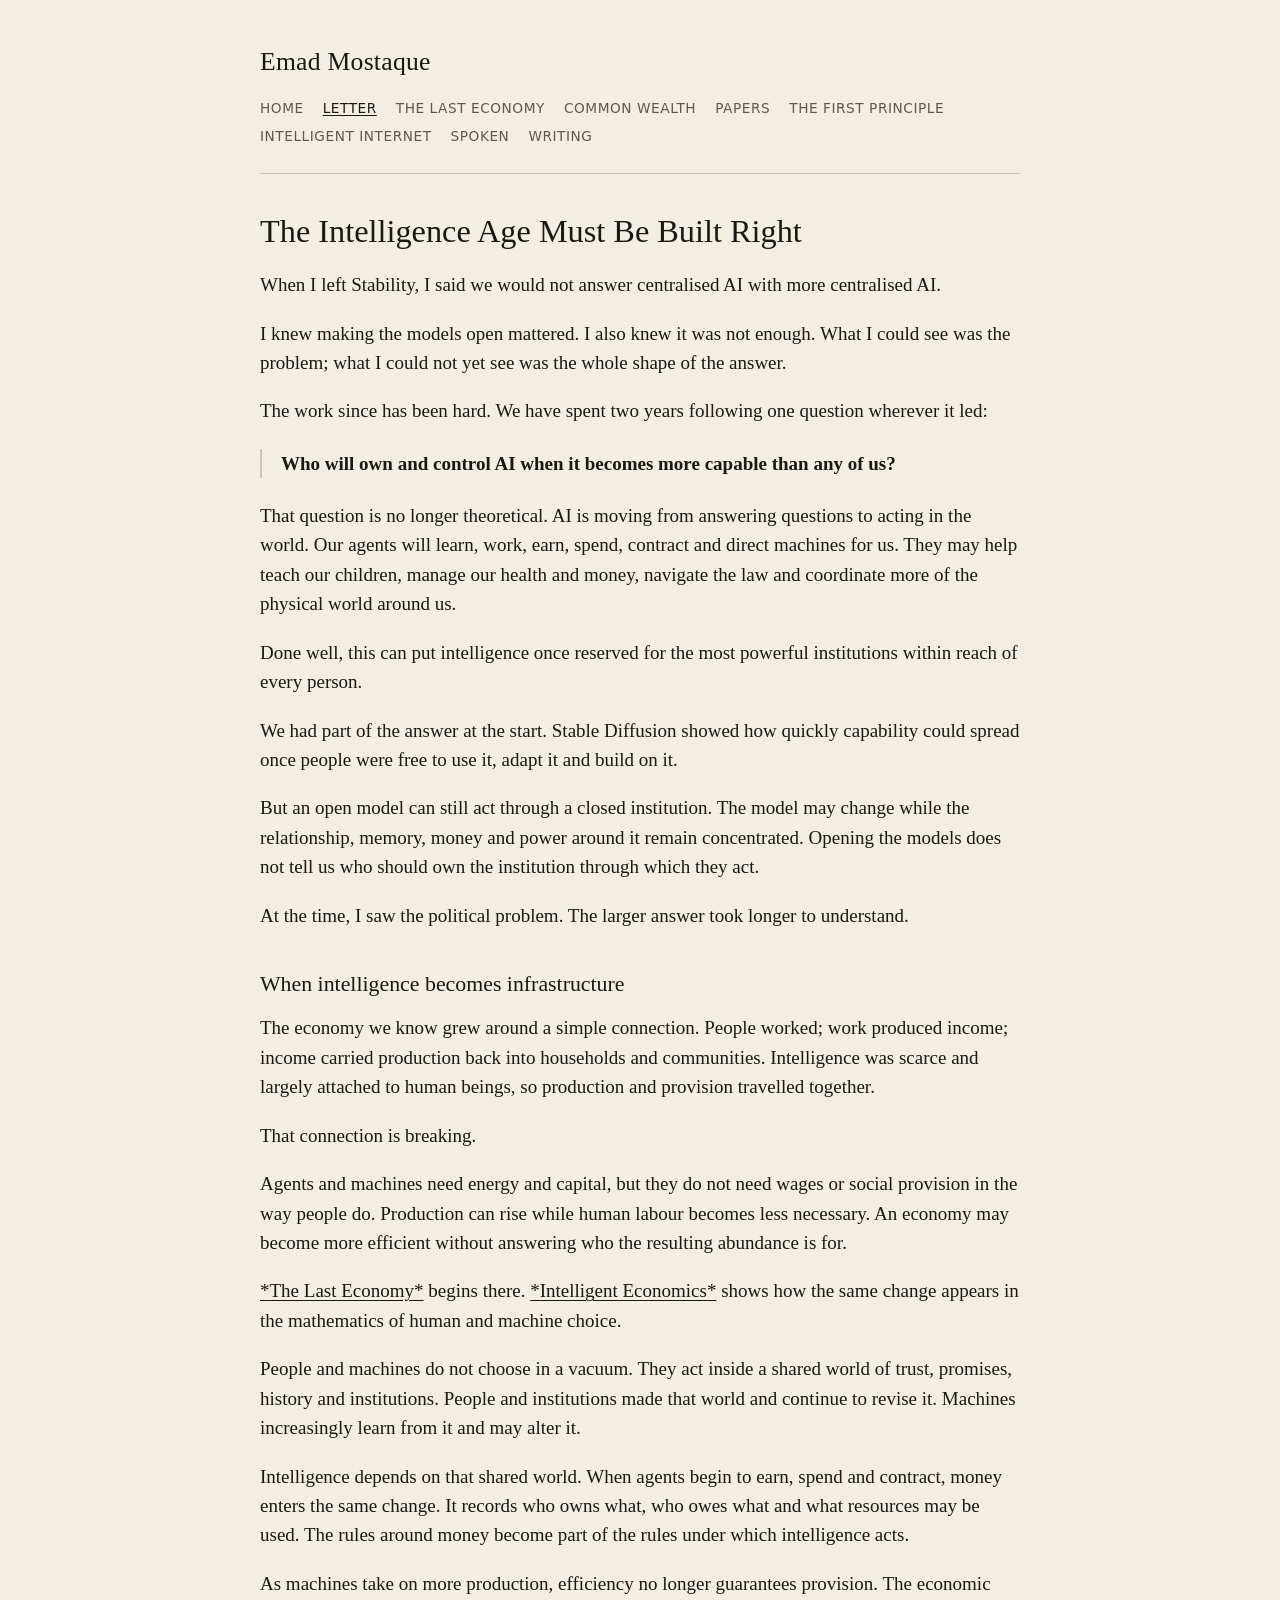
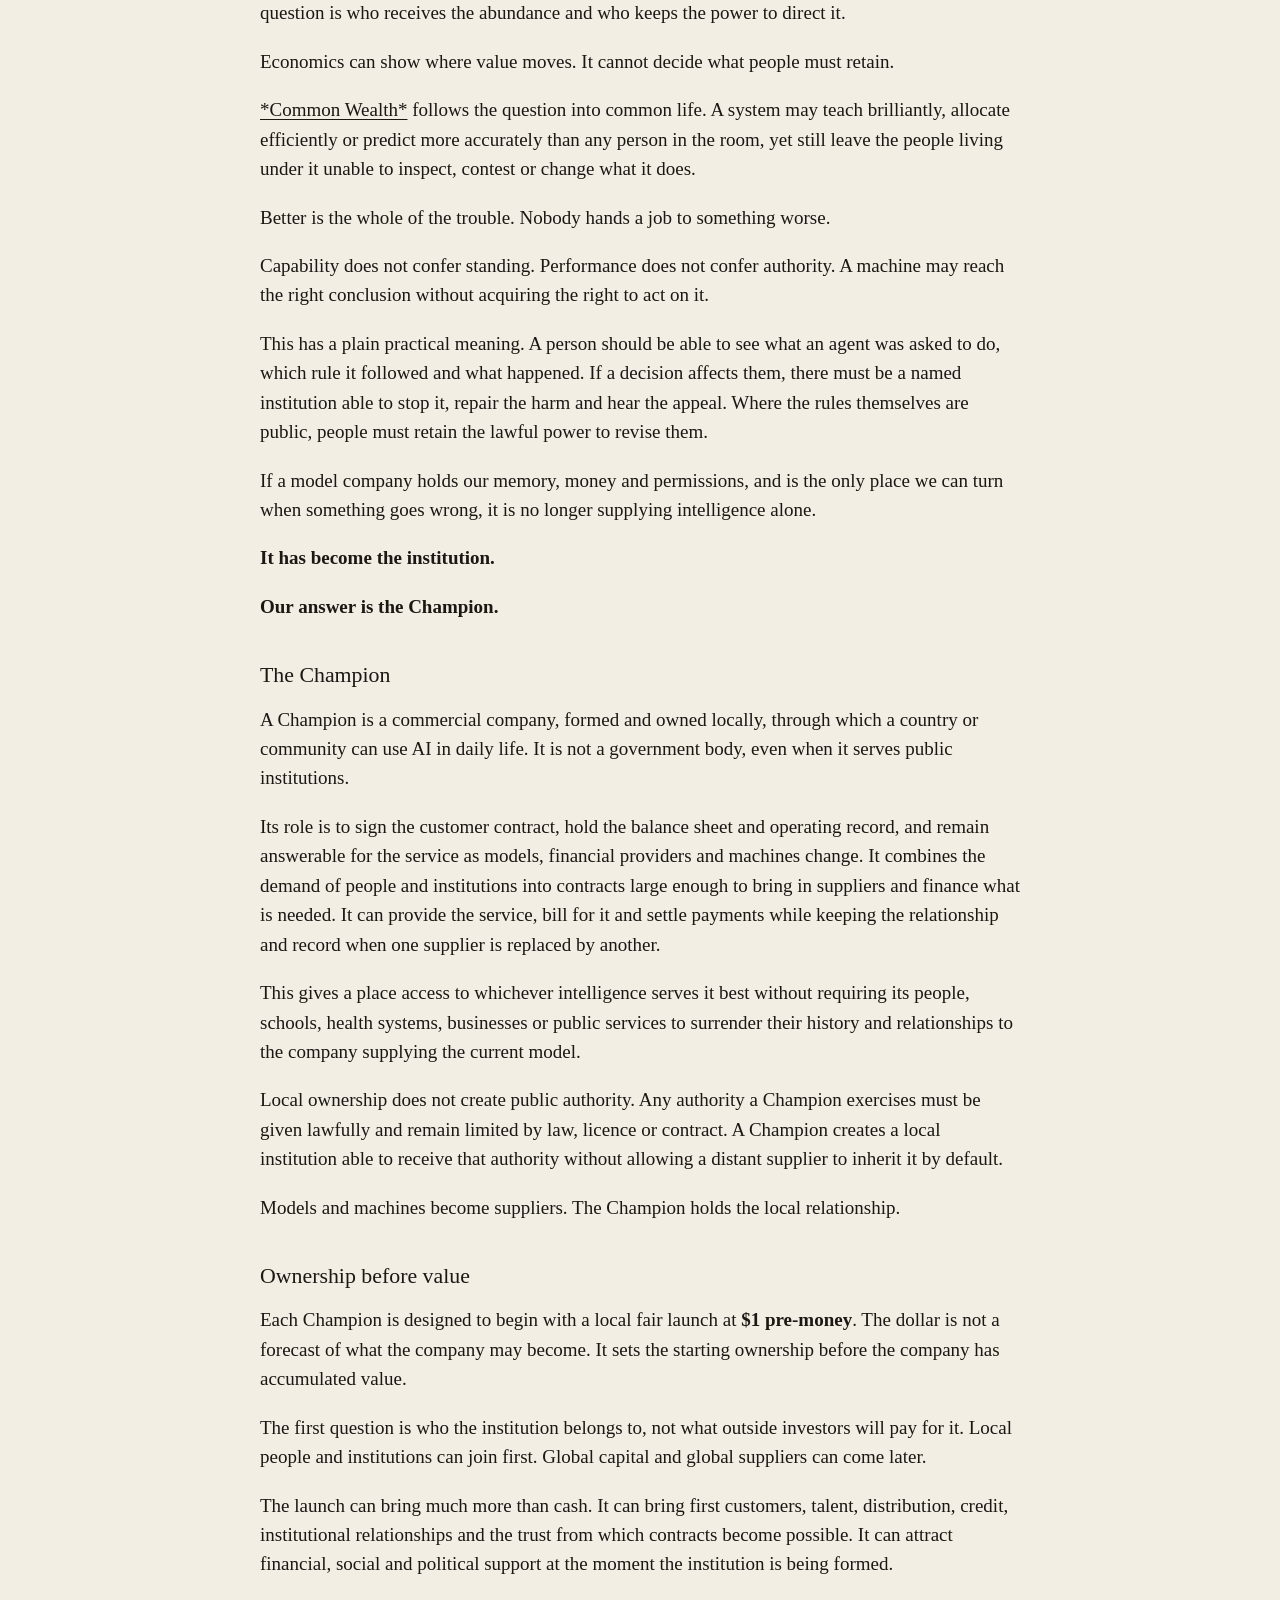
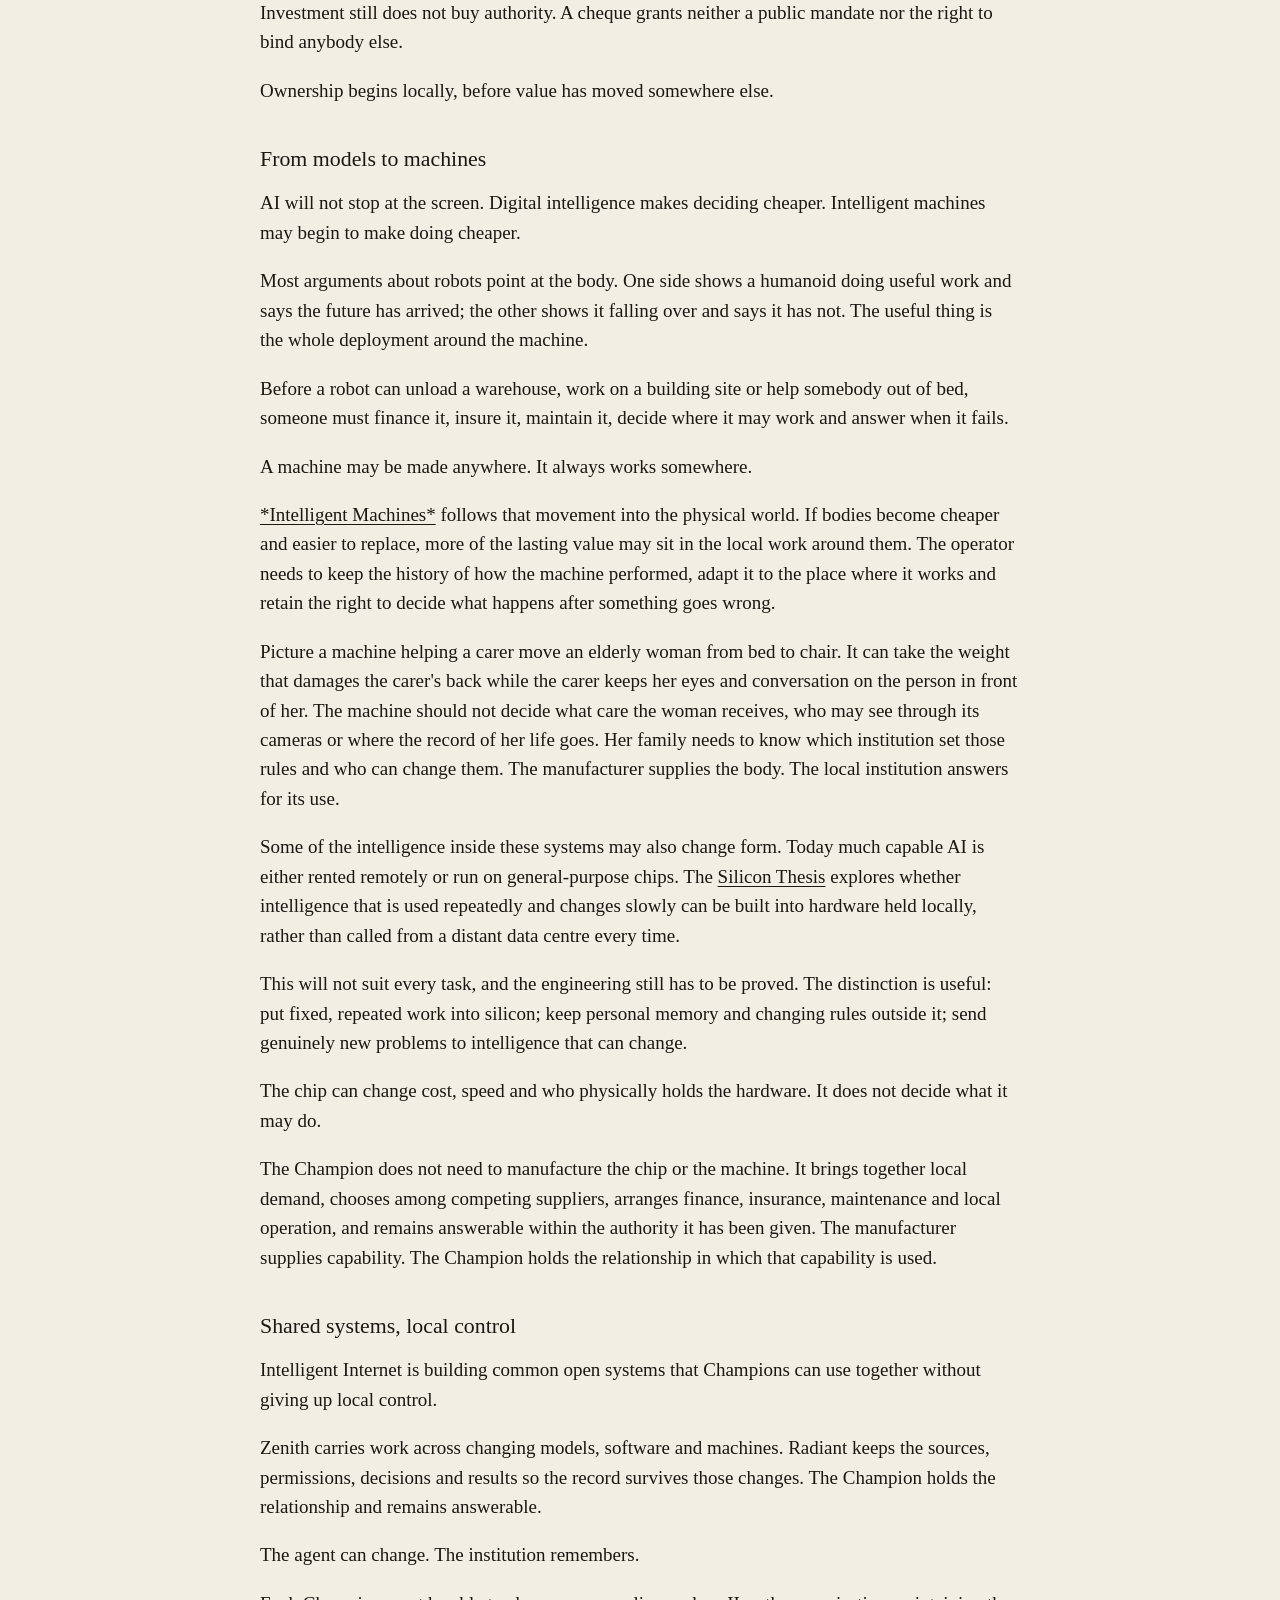
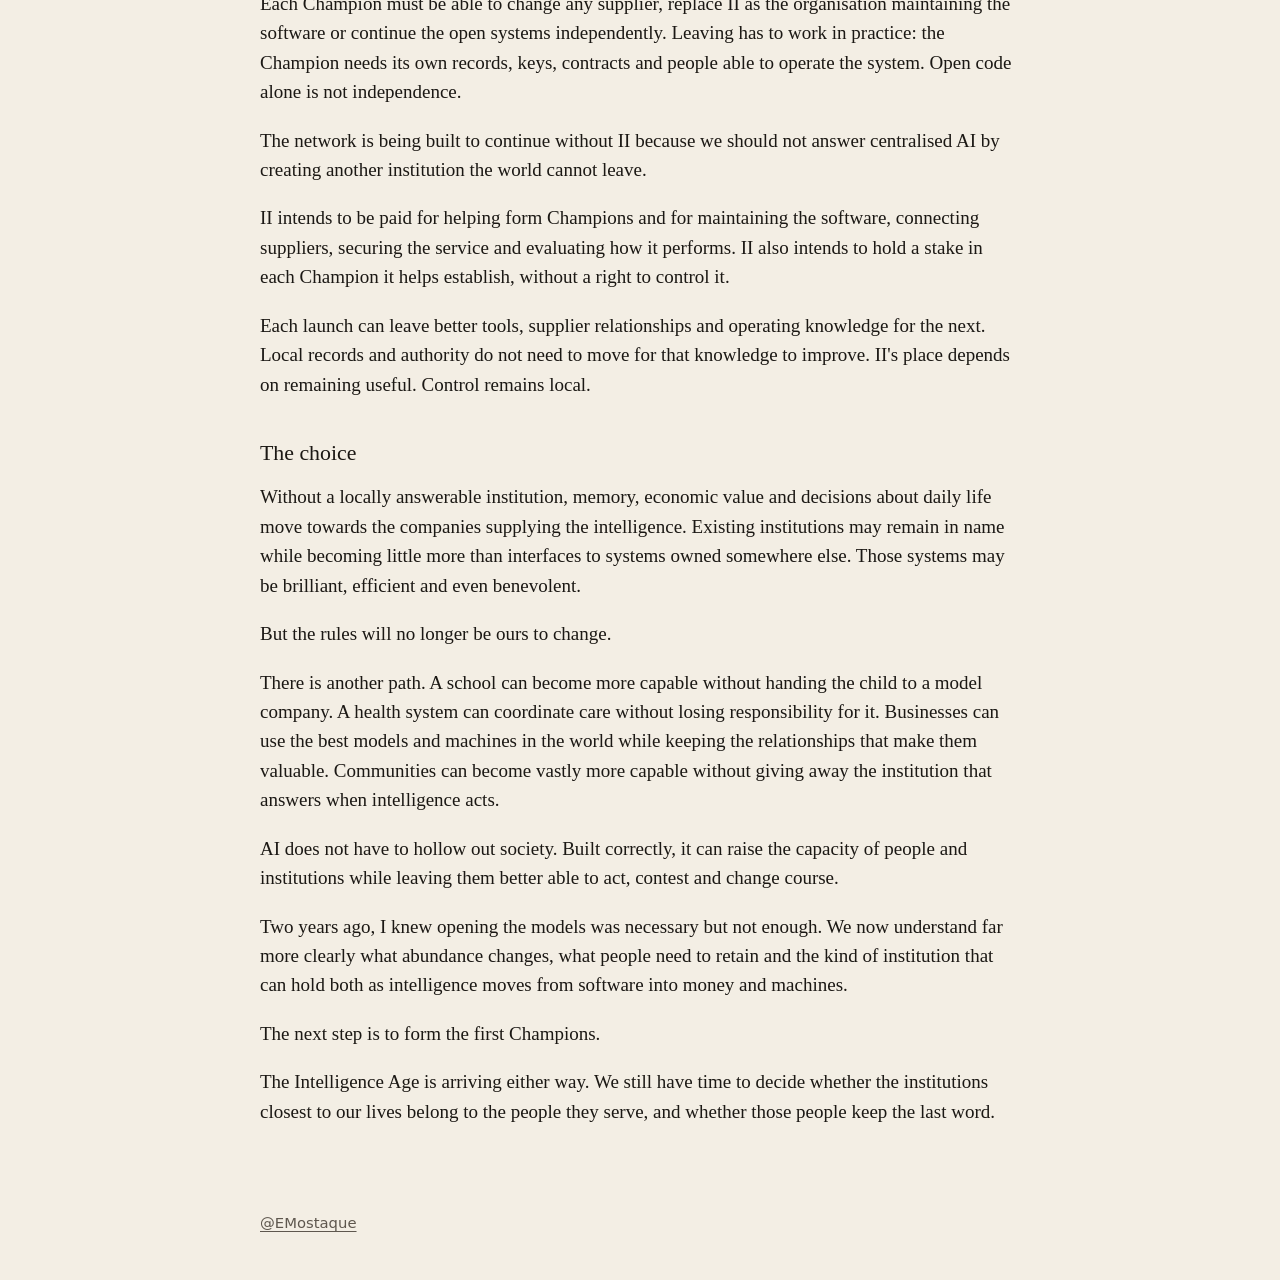
==== letter/index.html @ 9a6fdcab "First static skeleton for the public home. Home is the name. Rooms follow the vault. No GitHub Pages" ====
<!DOCTYPE html>
<html lang="en">
<head>
  <meta charset="utf-8">
  <meta name="viewport" content="width=device-width, initial-scale=1">
  <title>The Intelligence Age Must Be Built Right</title>
  <link rel="stylesheet" href="/styles.css">
</head>
<body>
  <header>
    <div class="name"><a href="/">Emad Mostaque</a></div>
    <nav aria-label="Sections">
      <ul>
        <li><a href="/">Home</a></li>
        <li><a href="/letter/" aria-current="page">Letter</a></li>
        <li><a href="/tle/">The Last Economy</a></li>
        <li><a href="/cw/">Common Wealth</a></li>
        <li><a href="/papers/">Papers</a></li>
        <li><a href="/tfp/">The First Principle</a></li>
        <li><a href="/ii/">Intelligent Internet</a></li>
        <li><a href="/spoken/">Spoken</a></li>
        <li><a href="/writing/">Writing</a></li>
      </ul>
    </nav>
  </header>
  <main>
    <h1>The Intelligence Age Must Be Built Right</h1>
    <p>When I left Stability, I said we would not answer centralised AI with more centralised AI.</p>
    <p>I knew making the models open mattered. I also knew it was not enough. What I could see was the problem; what I could not yet see was the whole shape of the answer.</p>
    <p>The work since has been hard. We have spent two years following one question wherever it led:</p>
    <blockquote><p><strong>Who will own and control AI when it becomes more capable than any of us?</strong></p></blockquote>
    <p>That question is no longer theoretical. AI is moving from answering questions to acting in the world. Our agents will learn, work, earn, spend, contract and direct machines for us. They may help teach our children, manage our health and money, navigate the law and coordinate more of the physical world around us.</p>
    <p>Done well, this can put intelligence once reserved for the most powerful institutions within reach of every person.</p>
    <p>We had part of the answer at the start. Stable Diffusion showed how quickly capability could spread once people were free to use it, adapt it and build on it.</p>
    <p>But an open model can still act through a closed institution. The model may change while the relationship, memory, money and power around it remain concentrated. Opening the models does not tell us who should own the institution through which they act.</p>
    <p>At the time, I saw the political problem. The larger answer took longer to understand.</p>
    <h2>When intelligence becomes infrastructure</h2>
    <p>The economy we know grew around a simple connection. People worked; work produced income; income carried production back into households and communities. Intelligence was scarce and largely attached to human beings, so production and provision travelled together.</p>
    <p>That connection is breaking.</p>
    <p>Agents and machines need energy and capital, but they do not need wages or social provision in the way people do. Production can rise while human labour becomes less necessary. An economy may become more efficient without answering who the resulting abundance is for.</p>
    <p><a href="https://ii.inc/the-last-economy">*The Last Economy*</a> begins there. <a href="https://ie.ii.inc/">*Intelligent Economics*</a> shows how the same change appears in the mathematics of human and machine choice.</p>
    <p>People and machines do not choose in a vacuum. They act inside a shared world of trust, promises, history and institutions. People and institutions made that world and continue to revise it. Machines increasingly learn from it and may alter it.</p>
    <p>Intelligence depends on that shared world. When agents begin to earn, spend and contract, money enters the same change. It records who owns what, who owes what and what resources may be used. The rules around money become part of the rules under which intelligence acts.</p>
    <p>As machines take on more production, efficiency no longer guarantees provision. The economic question is who receives the abundance and who keeps the power to direct it.</p>
    <p>Economics can show where value moves. It cannot decide what people must retain.</p>
    <p><a href="https://cw.ii.inc/">*Common Wealth*</a> follows the question into common life. A system may teach brilliantly, allocate efficiently or predict more accurately than any person in the room, yet still leave the people living under it unable to inspect, contest or change what it does.</p>
    <p>Better is the whole of the trouble. Nobody hands a job to something worse.</p>
    <p>Capability does not confer standing. Performance does not confer authority. A machine may reach the right conclusion without acquiring the right to act on it.</p>
    <p>This has a plain practical meaning. A person should be able to see what an agent was asked to do, which rule it followed and what happened. If a decision affects them, there must be a named institution able to stop it, repair the harm and hear the appeal. Where the rules themselves are public, people must retain the lawful power to revise them.</p>
    <p>If a model company holds our memory, money and permissions, and is the only place we can turn when something goes wrong, it is no longer supplying intelligence alone.</p>
    <p><strong>It has become the institution.</strong></p>
    <p><strong>Our answer is the Champion.</strong></p>
    <h2>The Champion</h2>
    <p>A Champion is a commercial company, formed and owned locally, through which a country or community can use AI in daily life. It is not a government body, even when it serves public institutions.</p>
    <p>Its role is to sign the customer contract, hold the balance sheet and operating record, and remain answerable for the service as models, financial providers and machines change. It combines the demand of people and institutions into contracts large enough to bring in suppliers and finance what is needed. It can provide the service, bill for it and settle payments while keeping the relationship and record when one supplier is replaced by another.</p>
    <p>This gives a place access to whichever intelligence serves it best without requiring its people, schools, health systems, businesses or public services to surrender their history and relationships to the company supplying the current model.</p>
    <p>Local ownership does not create public authority. Any authority a Champion exercises must be given lawfully and remain limited by law, licence or contract. A Champion creates a local institution able to receive that authority without allowing a distant supplier to inherit it by default.</p>
    <p>Models and machines become suppliers. The Champion holds the local relationship.</p>
    <h2>Ownership before value</h2>
    <p>Each Champion is designed to begin with a local fair launch at <strong>$1 pre-money</strong>. The dollar is not a forecast of what the company may become. It sets the starting ownership before the company has accumulated value.</p>
    <p>The first question is who the institution belongs to, not what outside investors will pay for it. Local people and institutions can join first. Global capital and global suppliers can come later.</p>
    <p>The launch can bring much more than cash. It can bring first customers, talent, distribution, credit, institutional relationships and the trust from which contracts become possible. It can attract financial, social and political support at the moment the institution is being formed.</p>
    <p>Investment still does not buy authority. A cheque grants neither a public mandate nor the right to bind anybody else.</p>
    <p>Ownership begins locally, before value has moved somewhere else.</p>
    <h2>From models to machines</h2>
    <p>AI will not stop at the screen. Digital intelligence makes deciding cheaper. Intelligent machines may begin to make doing cheaper.</p>
    <p>Most arguments about robots point at the body. One side shows a humanoid doing useful work and says the future has arrived; the other shows it falling over and says it has not. The useful thing is the whole deployment around the machine.</p>
    <p>Before a robot can unload a warehouse, work on a building site or help somebody out of bed, someone must finance it, insure it, maintain it, decide where it may work and answer when it fails.</p>
    <p>A machine may be made anywhere. It always works somewhere.</p>
    <p><a href="https://machines.ii.inc/">*Intelligent Machines*</a> follows that movement into the physical world. If bodies become cheaper and easier to replace, more of the lasting value may sit in the local work around them. The operator needs to keep the history of how the machine performed, adapt it to the place where it works and retain the right to decide what happens after something goes wrong.</p>
    <p>Picture a machine helping a carer move an elderly woman from bed to chair. It can take the weight that damages the carer&#x27;s back while the carer keeps her eyes and conversation on the person in front of her. The machine should not decide what care the woman receives, who may see through its cameras or where the record of her life goes. Her family needs to know which institution set those rules and who can change them. The manufacturer supplies the body. The local institution answers for its use.</p>
    <p>Some of the intelligence inside these systems may also change form. Today much capable AI is either rented remotely or run on general-purpose chips. The <a href="https://silicon.ii.inc/">Silicon Thesis</a> explores whether intelligence that is used repeatedly and changes slowly can be built into hardware held locally, rather than called from a distant data centre every time.</p>
    <p>This will not suit every task, and the engineering still has to be proved. The distinction is useful: put fixed, repeated work into silicon; keep personal memory and changing rules outside it; send genuinely new problems to intelligence that can change.</p>
    <p>The chip can change cost, speed and who physically holds the hardware. It does not decide what it may do.</p>
    <p>The Champion does not need to manufacture the chip or the machine. It brings together local demand, chooses among competing suppliers, arranges finance, insurance, maintenance and local operation, and remains answerable within the authority it has been given. The manufacturer supplies capability. The Champion holds the relationship in which that capability is used.</p>
    <h2>Shared systems, local control</h2>
    <p>Intelligent Internet is building common open systems that Champions can use together without giving up local control.</p>
    <p>Zenith carries work across changing models, software and machines. Radiant keeps the sources, permissions, decisions and results so the record survives those changes. The Champion holds the relationship and remains answerable.</p>
    <p>The agent can change. The institution remembers.</p>
    <p>Each Champion must be able to change any supplier, replace II as the organisation maintaining the software or continue the open systems independently. Leaving has to work in practice: the Champion needs its own records, keys, contracts and people able to operate the system. Open code alone is not independence.</p>
    <p>The network is being built to continue without II because we should not answer centralised AI by creating another institution the world cannot leave.</p>
    <p>II intends to be paid for helping form Champions and for maintaining the software, connecting suppliers, securing the service and evaluating how it performs. II also intends to hold a stake in each Champion it helps establish, without a right to control it.</p>
    <p>Each launch can leave better tools, supplier relationships and operating knowledge for the next. Local records and authority do not need to move for that knowledge to improve. II&#x27;s place depends on remaining useful. Control remains local.</p>
    <h2>The choice</h2>
    <p>Without a locally answerable institution, memory, economic value and decisions about daily life move towards the companies supplying the intelligence. Existing institutions may remain in name while becoming little more than interfaces to systems owned somewhere else. Those systems may be brilliant, efficient and even benevolent.</p>
    <p>But the rules will no longer be ours to change.</p>
    <p>There is another path. A school can become more capable without handing the child to a model company. A health system can coordinate care without losing responsibility for it. Businesses can use the best models and machines in the world while keeping the relationships that make them valuable. Communities can become vastly more capable without giving away the institution that answers when intelligence acts.</p>
    <p>AI does not have to hollow out society. Built correctly, it can raise the capacity of people and institutions while leaving them better able to act, contest and change course.</p>
    <p>Two years ago, I knew opening the models was necessary but not enough. We now understand far more clearly what abundance changes, what people need to retain and the kind of institution that can hold both as intelligence moves from software into money and machines.</p>
    <p>The next step is to form the first Champions.</p>
    <p>The Intelligence Age is arriving either way. We still have time to decide whether the institutions closest to our lives belong to the people they serve, and whether those people keep the last word.</p>
  </main>
  <footer>
    <a href="https://x.com/EMostaque">@EMostaque</a>
  </footer>
</body>
</html>
---- styles.css ----
:root {
  --bg: #f3eee4;
  --ink: #1b1814;
  --mute: #5e574e;
  --rule: #cfc4b0;
  --link: #1b1814;
}
* { box-sizing: border-box; }
html { font-size: 19px; }
body {
  margin: 0;
  background: var(--bg);
  color: var(--ink);
  font-family: "Iowan Old Style", "Palatino Linotype", Palatino, Georgia, serif;
  line-height: 1.55;
}
a { color: var(--link); text-underline-offset: 0.18em; }
a:hover { text-decoration-thickness: 2px; }
header, main, footer { width: min(40rem, calc(100% - 2.4rem)); margin-left: auto; margin-right: auto; }
header { padding: 2.2rem 0 1.4rem; border-bottom: 1px solid var(--rule); }
header .name { font-size: 1.35rem; letter-spacing: 0.01em; }
header .name a { color: inherit; text-decoration: none; }
nav { margin-top: 0.85rem; font-family: ui-sans-serif, system-ui, sans-serif; font-size: 0.72rem; letter-spacing: 0.04em; text-transform: uppercase; }
nav ul { list-style: none; padding: 0; margin: 0; display: flex; flex-wrap: wrap; gap: 0.35rem 1rem; }
nav a { text-decoration: none; color: var(--mute); }
nav a:hover, nav a[aria-current="page"] { color: var(--ink); text-decoration: underline; }
main { padding: 2rem 0 3.5rem; }
h1 { font-size: 1.7rem; font-weight: 500; line-height: 1.2; margin: 0 0 1rem; }
h2 { font-size: 1.15rem; font-weight: 500; margin: 2rem 0 0.6rem; }
p { margin: 0 0 1rem; }
.lead { color: var(--mute); }
ul.list { list-style: none; padding: 0; margin: 0; }
ul.list li { padding: 0.85rem 0; border-top: 1px solid var(--rule); }
ul.list li:last-child { border-bottom: 1px solid var(--rule); }
ul.list .meta { display: block; font-family: ui-sans-serif, system-ui, sans-serif; font-size: 0.72rem; letter-spacing: 0.03em; text-transform: uppercase; color: var(--mute); margin-bottom: 0.2rem; }
blockquote { margin: 1.2rem 0; padding: 0 0 0 1rem; border-left: 2px solid var(--rule); color: var(--ink); }
footer { padding: 0 0 2.4rem; color: var(--mute); font-family: ui-sans-serif, system-ui, sans-serif; font-size: 0.78rem; }
footer a { color: inherit; }
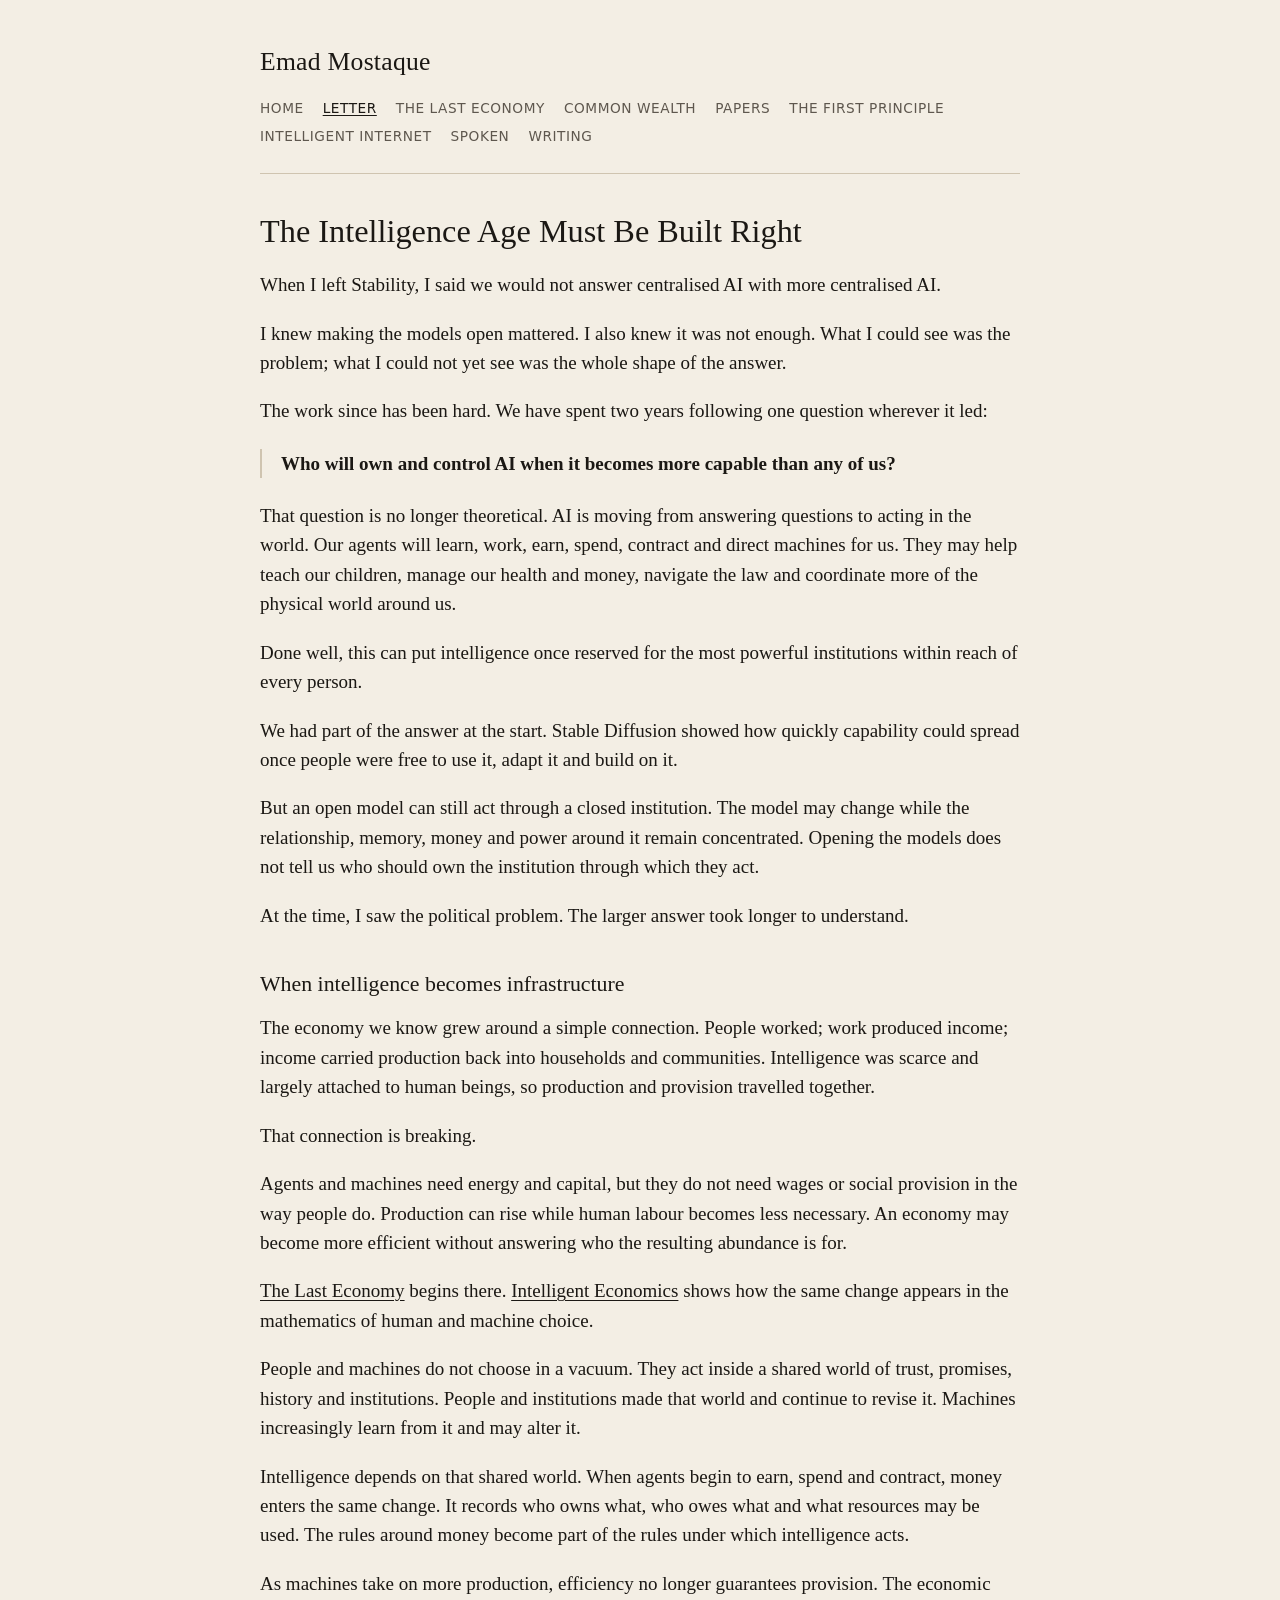
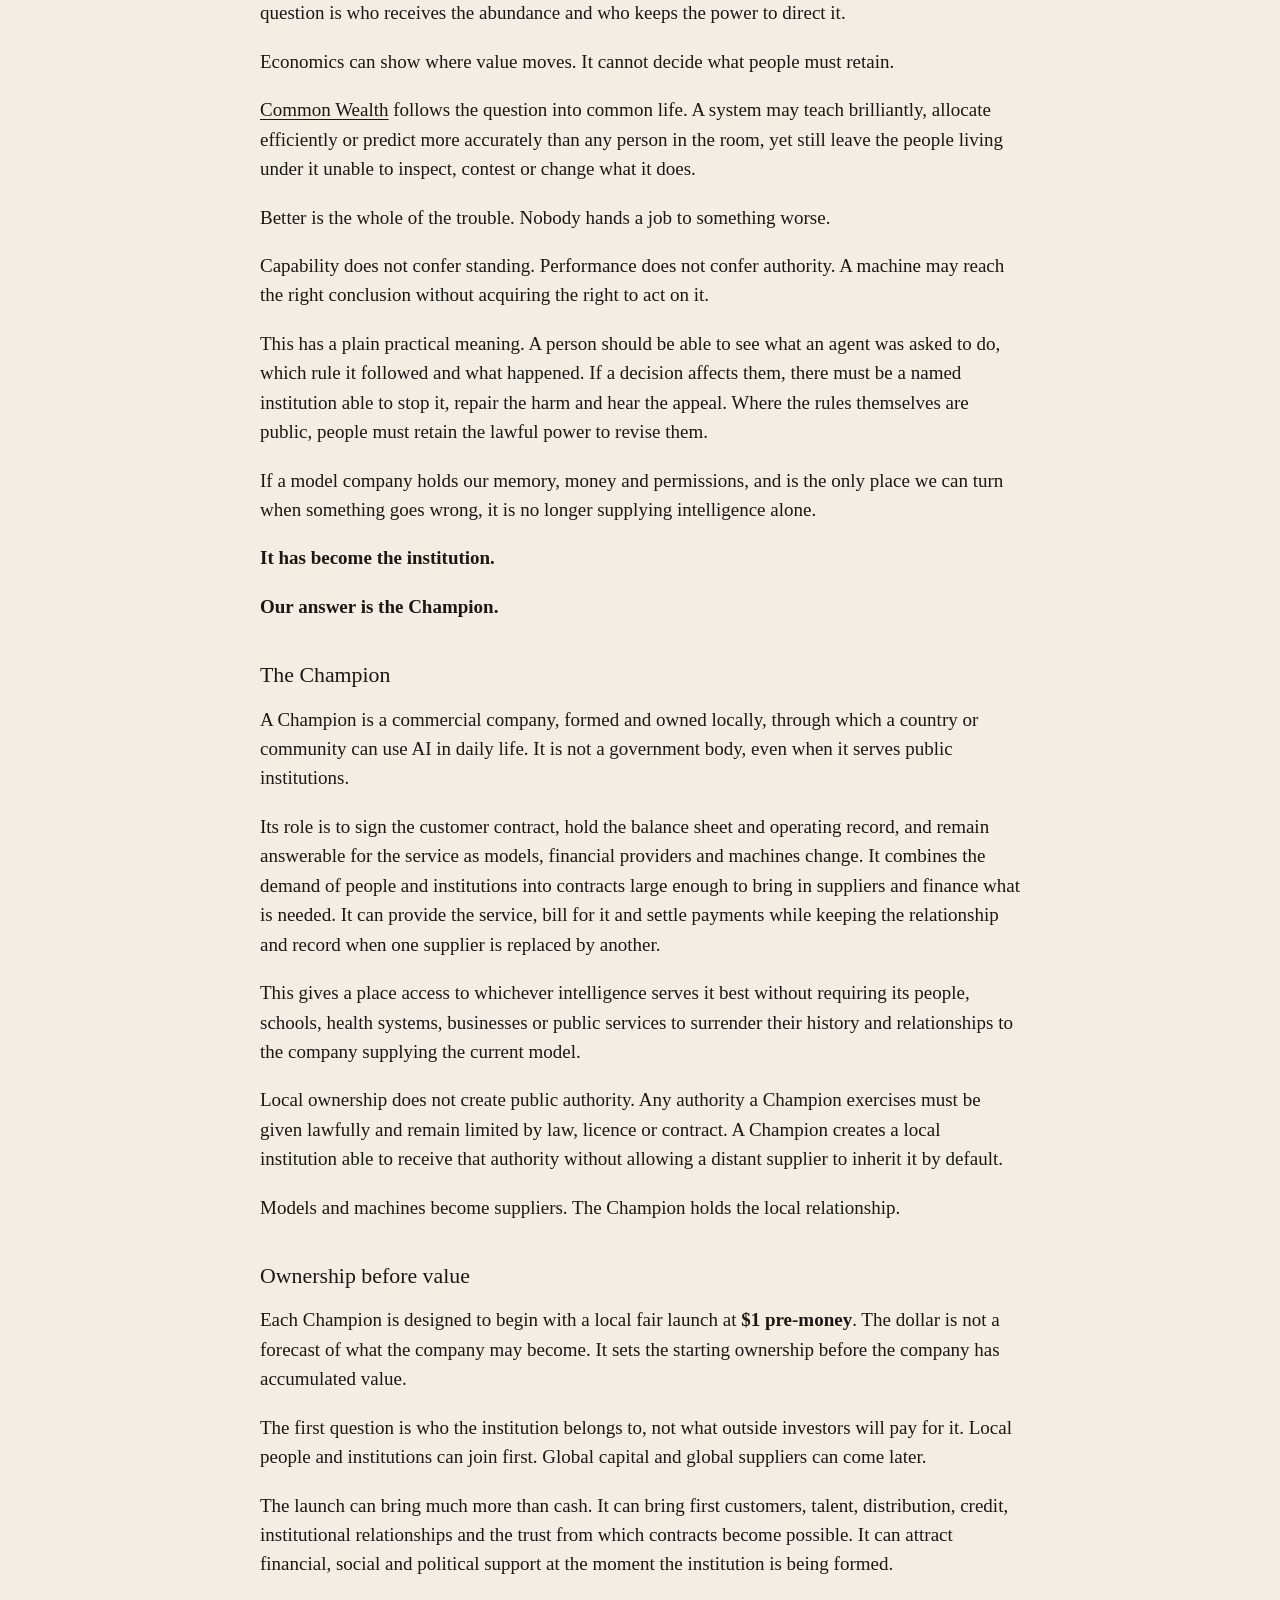
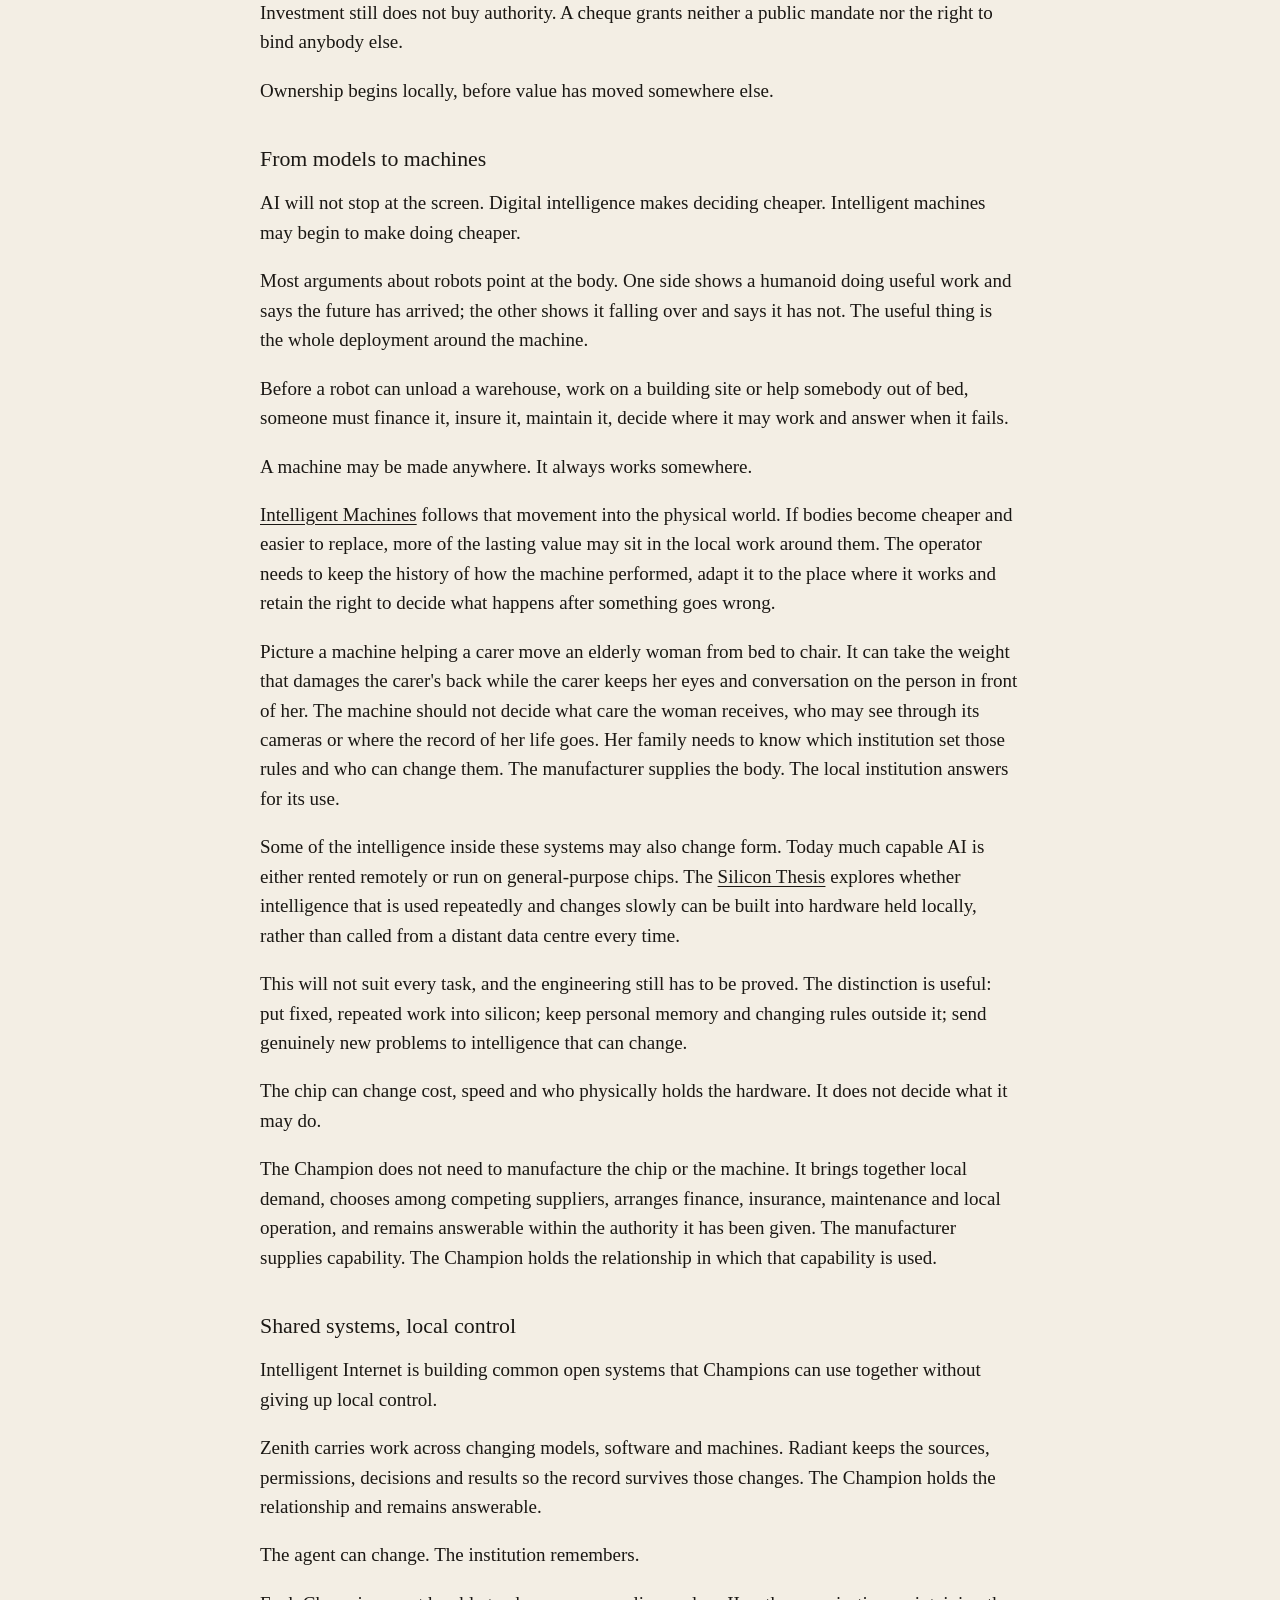
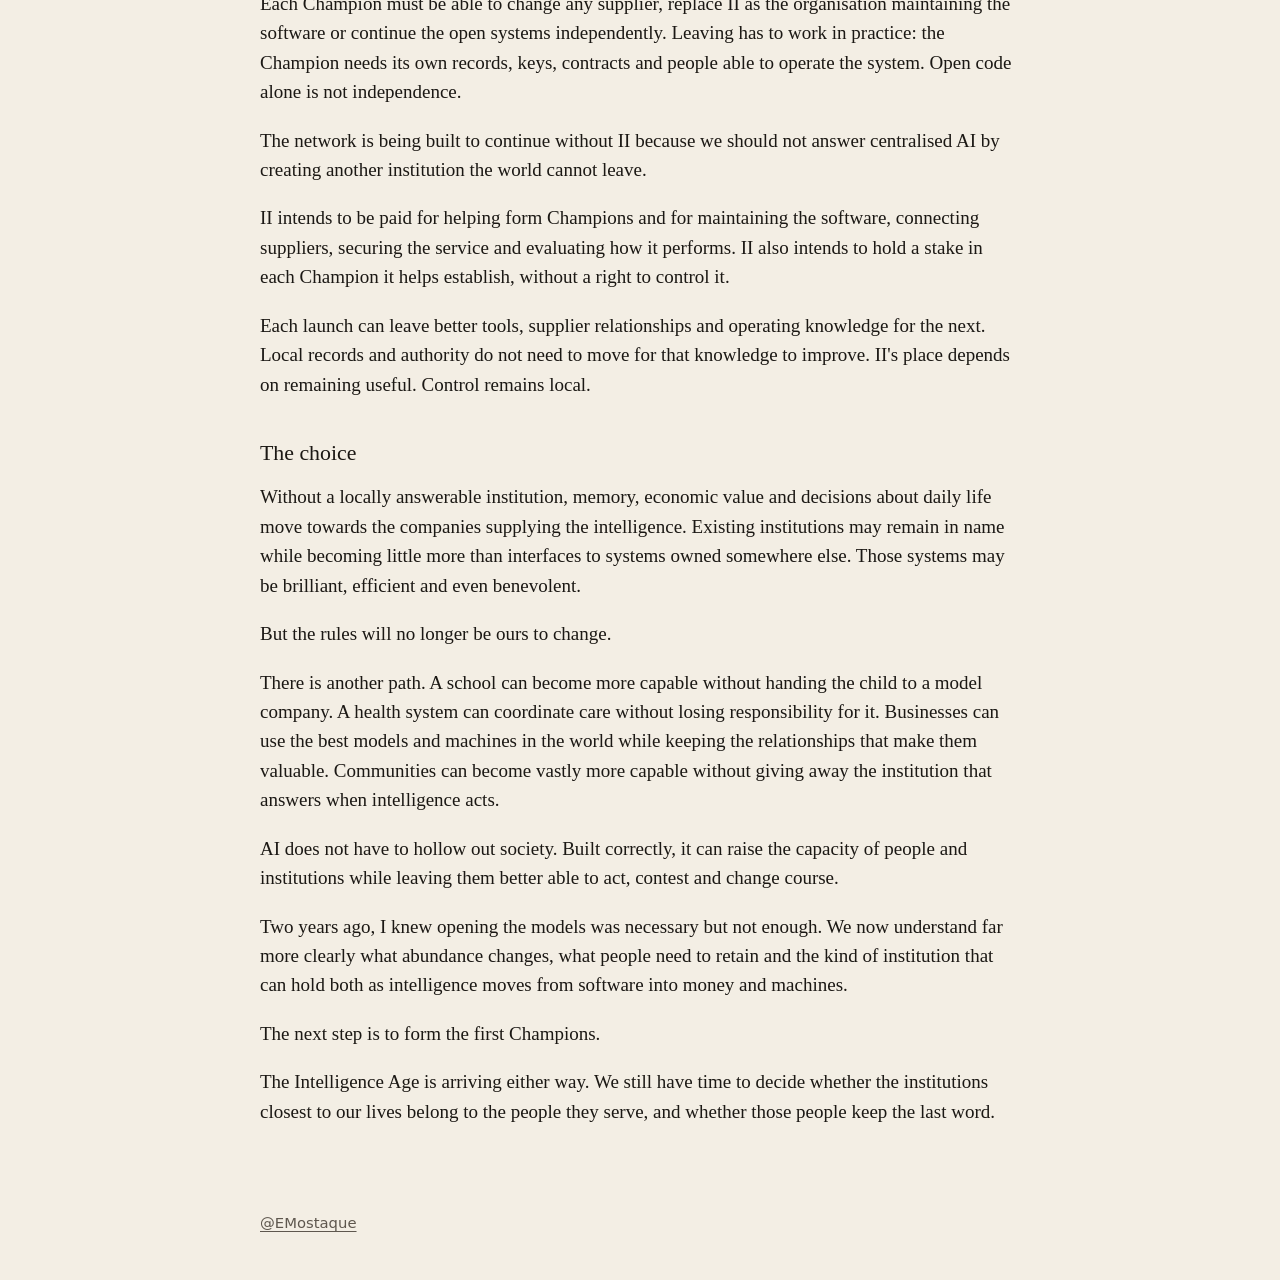
==== commit 548b266e: "Fix leftover markdown asterisks in letter titles." ====
--- a/letter/index.html
+++ b/letter/index.html
@@ -38,12 +38,12 @@
     <p>The economy we know grew around a simple connection. People worked; work produced income; income carried production back into households and communities. Intelligence was scarce and largely attached to human beings, so production and provision travelled together.</p>
     <p>That connection is breaking.</p>
     <p>Agents and machines need energy and capital, but they do not need wages or social provision in the way people do. Production can rise while human labour becomes less necessary. An economy may become more efficient without answering who the resulting abundance is for.</p>
-    <p><a href="https://ii.inc/the-last-economy">*The Last Economy*</a> begins there. <a href="https://ie.ii.inc/">*Intelligent Economics*</a> shows how the same change appears in the mathematics of human and machine choice.</p>
+    <p><a href="https://ii.inc/the-last-economy">The Last Economy</a> begins there. <a href="https://ie.ii.inc/">Intelligent Economics</a> shows how the same change appears in the mathematics of human and machine choice.</p>
     <p>People and machines do not choose in a vacuum. They act inside a shared world of trust, promises, history and institutions. People and institutions made that world and continue to revise it. Machines increasingly learn from it and may alter it.</p>
     <p>Intelligence depends on that shared world. When agents begin to earn, spend and contract, money enters the same change. It records who owns what, who owes what and what resources may be used. The rules around money become part of the rules under which intelligence acts.</p>
     <p>As machines take on more production, efficiency no longer guarantees provision. The economic question is who receives the abundance and who keeps the power to direct it.</p>
     <p>Economics can show where value moves. It cannot decide what people must retain.</p>
-    <p><a href="https://cw.ii.inc/">*Common Wealth*</a> follows the question into common life. A system may teach brilliantly, allocate efficiently or predict more accurately than any person in the room, yet still leave the people living under it unable to inspect, contest or change what it does.</p>
+    <p><a href="https://cw.ii.inc/">Common Wealth</a> follows the question into common life. A system may teach brilliantly, allocate efficiently or predict more accurately than any person in the room, yet still leave the people living under it unable to inspect, contest or change what it does.</p>
     <p>Better is the whole of the trouble. Nobody hands a job to something worse.</p>
     <p>Capability does not confer standing. Performance does not confer authority. A machine may reach the right conclusion without acquiring the right to act on it.</p>
     <p>This has a plain practical meaning. A person should be able to see what an agent was asked to do, which rule it followed and what happened. If a decision affects them, there must be a named institution able to stop it, repair the harm and hear the appeal. Where the rules themselves are public, people must retain the lawful power to revise them.</p>
@@ -67,7 +67,7 @@
     <p>Most arguments about robots point at the body. One side shows a humanoid doing useful work and says the future has arrived; the other shows it falling over and says it has not. The useful thing is the whole deployment around the machine.</p>
     <p>Before a robot can unload a warehouse, work on a building site or help somebody out of bed, someone must finance it, insure it, maintain it, decide where it may work and answer when it fails.</p>
     <p>A machine may be made anywhere. It always works somewhere.</p>
-    <p><a href="https://machines.ii.inc/">*Intelligent Machines*</a> follows that movement into the physical world. If bodies become cheaper and easier to replace, more of the lasting value may sit in the local work around them. The operator needs to keep the history of how the machine performed, adapt it to the place where it works and retain the right to decide what happens after something goes wrong.</p>
+    <p><a href="https://machines.ii.inc/">Intelligent Machines</a> follows that movement into the physical world. If bodies become cheaper and easier to replace, more of the lasting value may sit in the local work around them. The operator needs to keep the history of how the machine performed, adapt it to the place where it works and retain the right to decide what happens after something goes wrong.</p>
     <p>Picture a machine helping a carer move an elderly woman from bed to chair. It can take the weight that damages the carer&#x27;s back while the carer keeps her eyes and conversation on the person in front of her. The machine should not decide what care the woman receives, who may see through its cameras or where the record of her life goes. Her family needs to know which institution set those rules and who can change them. The manufacturer supplies the body. The local institution answers for its use.</p>
     <p>Some of the intelligence inside these systems may also change form. Today much capable AI is either rented remotely or run on general-purpose chips. The <a href="https://silicon.ii.inc/">Silicon Thesis</a> explores whether intelligence that is used repeatedly and changes slowly can be built into hardware held locally, rather than called from a distant data centre every time.</p>
     <p>This will not suit every task, and the engineering still has to be proved. The distinction is useful: put fixed, repeated work into silicon; keep personal memory and changing rules outside it; send genuinely new problems to intelligence that can change.</p>
